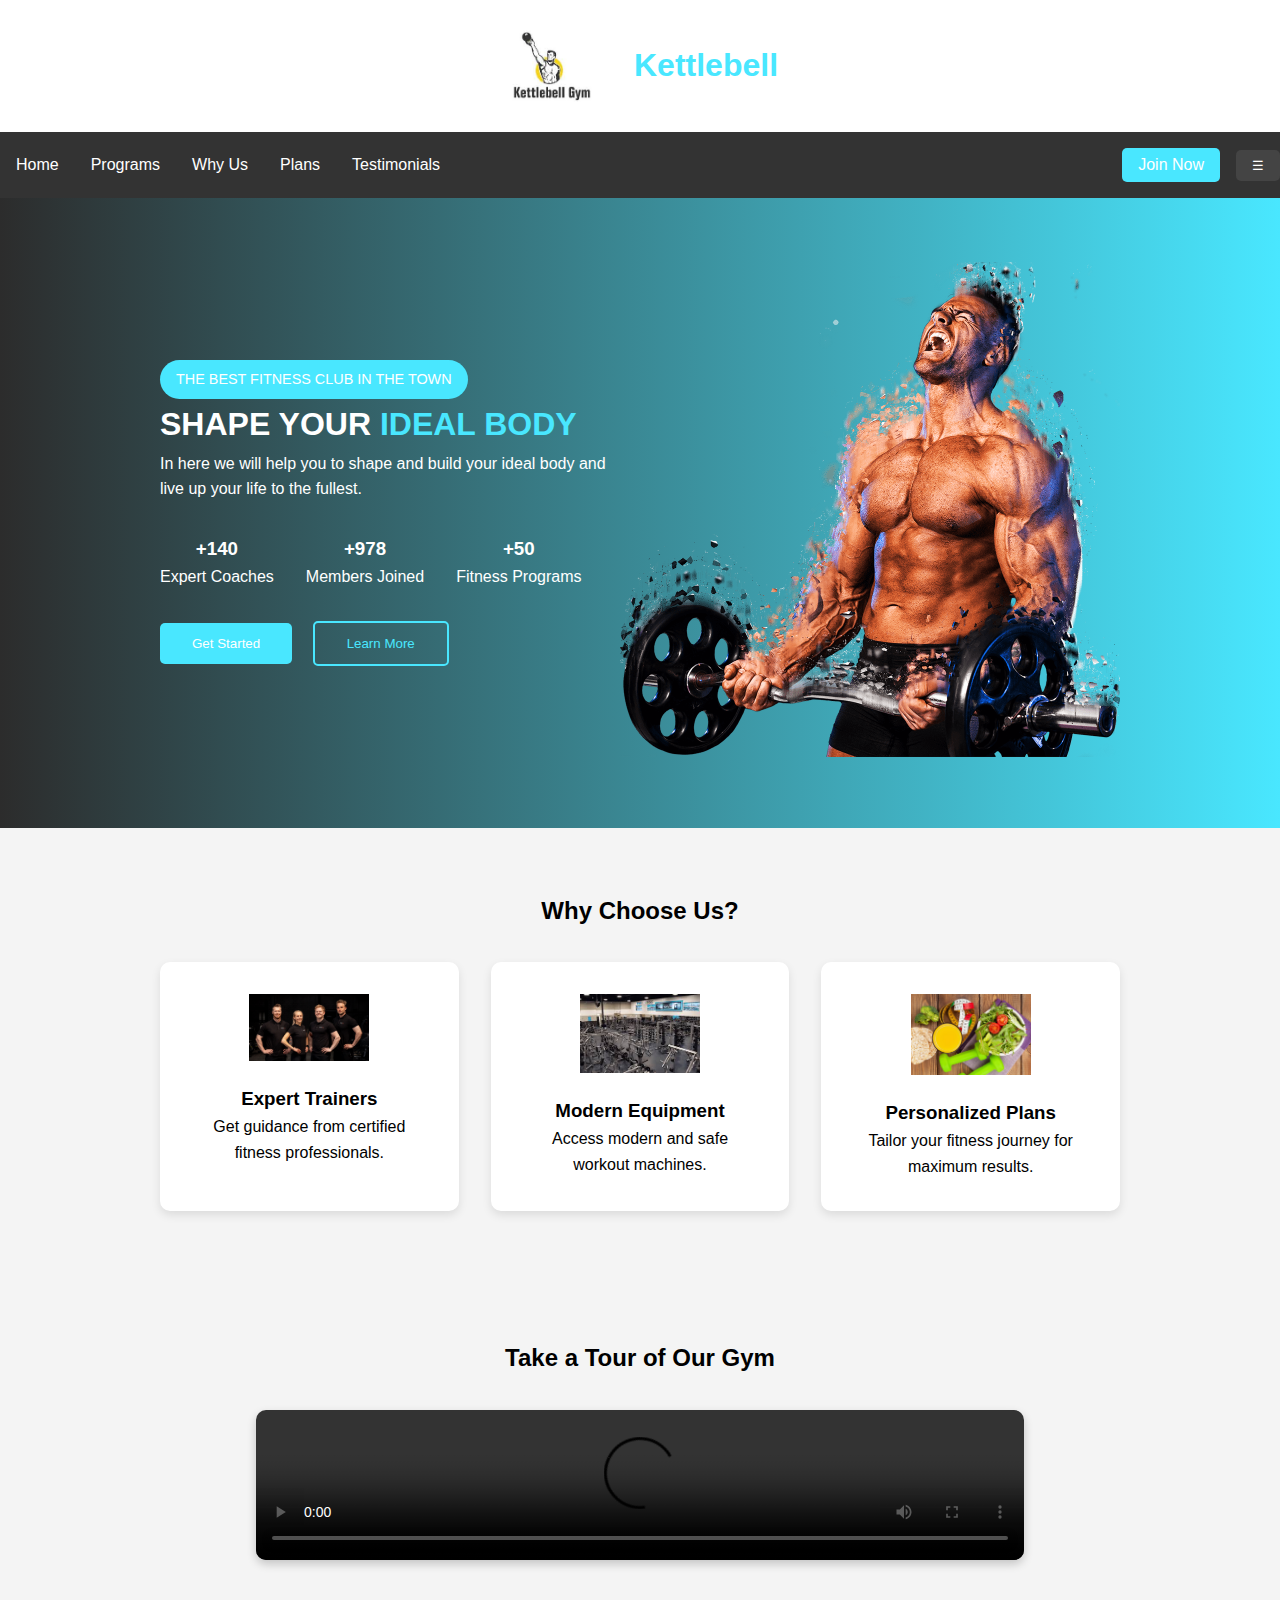
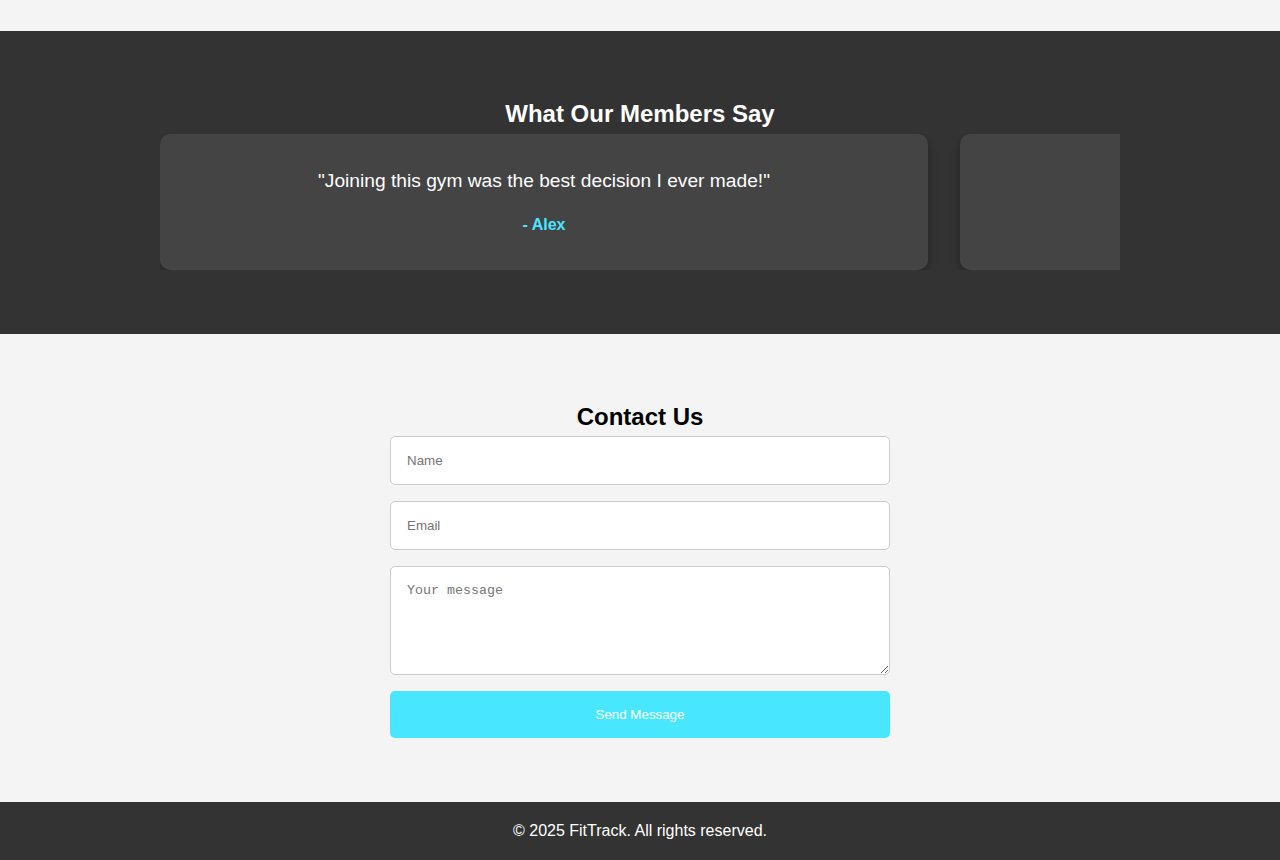
==== index.html @ 33c17542 "init" ====
<!DOCTYPE html>
<html lang="en">
<head>
  <meta charset="UTF-8">
  <meta name="viewport" content="width=device-width, initial-scale=1.0">
  <title>Gym Website</title>
  <link rel="stylesheet" href="styles.css">
  
</head>
<body>
  <!-- Header -->
  <header class="navbar">
    <div class="container">
      <!-- Gym Logo and Name -->
      <div class="logo-container">
        <img src="Kettlebell logo.jpeg" alt="Gym Logo" width="100" height="100" class="gym-logo">
        <h1 class="gym-name">Kettlebell </h1>
      </div>
      <!-- Navigation Bar -->
      <nav class="nav-bar">
        <div class="nav-links">
          <a href="#home">Home</a>
          <a href="#programs">Programs</a>
          <a href="#features">Why Us</a>
          <a href="#plans">Plans</a>
          <a href="#testimonials">Testimonials</a>
        </div>
        <!-- Action Buttons -->
        <div class="actions">
          <button class="btn join-now">Join Now</button>
          <div class="dropdown">
            <button class="btn dropdown-toggle">☰</button>
            <div class="dropdown-menu">
              <a href="Login.html">Login</a>
              <a href="Register.html">Register</a>
              <a href="#about-us">About Us</a>
              <a href="#contact">Contact</a>
            </div>
          </div>
        </div>
      </nav>
    </div>
  </header>

  <!-- Hero Section -->
  <section class="hero" id="home">
    <div class="hero-content">
      <p class="tagline">THE BEST FITNESS CLUB IN THE TOWN</p>
      <h1>
        SHAPE YOUR <span>IDEAL BODY</span>
      </h1>
      <p>
        In here we will help you to shape and build your ideal body and live up your life to the fullest.
      </p>
      <div class="stats">
        <div>
          <h3>+140</h3>
          <p>Expert Coaches</p>
        </div>
        <div>
          <h3>+978</h3>
          <p>Members Joined</p>
        </div>
        <div>
          <h3>+50</h3>
          <p>Fitness Programs</p>
        </div>
      </div>
      <div class="hero-buttons">
        <button class="btn-primary">Get Started</button>
        <button class="btn-secondary">Learn More</button>
      </div>
    </div>
    <div class="hero-image">
      <img src="model_pic.png" alt="Fitness Model">
    </div>
  </section>

  <!-- Features Section -->
  <section id="features" class="features">
    <h2>Why Choose Us?</h2>
    <div class="feature-cards">
      <div class="feature-card">
        <img src="trainer_pic.png" alt="Trainer">
        <h3>Expert Trainers</h3>
        <p>Get guidance from certified fitness professionals.</p>
      </div>
      <div class="feature-card">
        <img src="equipment.jpeg" alt="Equipment">
        <h3>Modern Equipment</h3>
        <p>Access modern and safe workout machines.</p>
      </div>
      <div class="feature-card">
        <img src="gym-diet.jpg" alt="Diet">
        <h3>Personalized Plans</h3>
        <p>Tailor your fitness journey for maximum results.</p>
      </div>
    </div>
  </section>

  <section id="video" class="video-section">
    <h2>Take a Tour of Our Gym</h2>
    <video controls>
      <source src="GX012098.MP4" type="video/mp4">
      Your browser does not support the video tag.
    </video>
  </section>
  <section id="testimonials" class="testimonials">
    <h2>What Our Members Say</h2>
    <div class="carousel">
      <div class="testimonial">
        <p>"Joining this gym was the best decision I ever made!"</p>
        <h4>- Alex</h4>
      </div>
      <div class="testimonial">
        <p>"The trainers here are so motivating and helpful."</p>
        <h4>- Maria</h4>
      </div>
      <div class="testimonial">
        <p>"State-of-the-art equipment and great atmosphere!"</p>
        <h4>- James</h4>
      </div>
    </div>
  </section>
  
  <section id="contact" class="contact">
    <h2>Contact Us</h2>
    <form>
      <input type="text" placeholder="Name" required>
      <input type="email" placeholder="Email" required>
      <textarea placeholder="Your message" rows="5" required></textarea>
      <button class="btn-primary">Send Message</button>
    </form>
  </section>
  
  <!-- Footer -->
  <footer class="footer">
    <p>© 2025 FitTrack. All rights reserved.</p>
  </footer>

  <script src="script.js"></script>
</body>
</html>
---- styles.css ----
/* General Reset */
* {
  margin: 0;
  padding: 0;
  box-sizing: border-box;
}

body {
  font-family: Arial, sans-serif;
  line-height: 1.6;
}

/* Logo and Name Side by Side */
.logo-container {
  display: flex;
  align-items: center;
  justify-content: center;
  padding: 1rem;
}

.gym-logo {
  width: 100px;
  height: 100px;
  margin-right: 2rem;
}

.gym-name {
  font-size: 2rem;
  color: #49e7ff;
  font-weight: bold;
}

/* Navigation Bar */
.nav-bar {
  display: flex;
  justify-content: space-between;
  align-items: center;
  background-color: #333;
  padding: 1rem 0rem;
  color: white;
}

.nav-links {
  display: flex;
}

.nav-links a {
  margin: 0 1rem;
  text-decoration: none;
  color: white;
  font-size: 1rem;
  transition: color 0.3s ease;
}

.nav-links a:hover {
  color: #49e7ff;
}

/* Actions Section (Top-Right) */
.actions {
  display: flex;
  align-items: center;
  gap: 1rem;
}

/* "Join Now" Button Styling */
.join-now {
  padding: 0.5rem 1rem;
  border: none;
  background-color: #49e7ff;
  color: white;
  border-radius: 5px;
  font-size: 1rem;
  cursor: pointer;
  transition: background-color 0.3s ease, transform 0.3s ease;
}

.join-now:hover {
  background-color: white;
  color: #49e7ff;
  transform: scale(1.1);
}

/* Dropdown Menu */
.dropdown {
  position: relative;
}

.dropdown-toggle {
  padding: 0.5rem 1rem;
  background-color: #444;
  color: white;
  border: none;
  border-radius: 5px;
  cursor: pointer;
  transition: background-color 0.3s ease, transform 0.3s ease;
}

.dropdown-toggle:hover {
  background-color: #49e7ff;
  transform: scale(1.1);
}

.dropdown-menu {
  position: absolute;
  top: 2.5rem;
  right: 0;
  display: none;
  flex-direction: column;
  background-color: #444;
  border-radius: 5px;
  box-shadow: 0 4px 8px rgba(0, 0, 0, 0.2);
}

.dropdown-menu a {
  padding: 0.5rem 1rem;
  text-decoration: none;
  color: white;
  font-size: 1rem;
  border-bottom: 1px solid #555;
  transition: background-color 0.3s ease;
}

.dropdown-menu a:hover {
  background-color: #49e7ff;
}

.dropdown:hover .dropdown-menu {
  display: flex;
}

/* Hero Section */
.hero {
  display: flex;
  align-items: center;
  justify-content: space-between;
  padding: 4rem 10rem;
  background: linear-gradient(to right, #2c2c2c, #49e7ff);
  color: white;
}

.hero-content {
  max-width: 50%;
  animation: slideFromLeft 1.5s ease-out;
}

.tagline {
  background-color: #49e7ff;
  color: white;
  padding: 0.5rem 1rem;
  display: inline-block;
  border-radius: 20px;
  font-size: 0.9rem;
}

h1 span {
  color: #49e7ff;
}

.stats {
  display: flex;
  gap: 2rem;
  margin: 2rem 0;
}

.stats div {
  text-align: center;
}

.hero-buttons .btn-primary {
  background-color: #49e7ff;
  color: white;
  padding: 0.8rem 2rem;
  border: none;
  border-radius: 5px;
  margin-right: 1rem;
}

.hero-buttons .btn-primary:hover {
  transform: scale(1.05);
  background-color: white;
  color: #49e7ff;
}

.hero-buttons .btn-secondary {
  background-color: transparent;
  color: #49e7ff;
  padding: 0.8rem 2rem;
  border: 2px solid #49e7ff;
  border-radius: 5px;
}

.hero-buttons .btn-secondary:hover {
  transform: scale(1.05);
  background-color: #49e7ff;
  color: white;
}

.hero-image img {
  width: 500px; /* Increased size */
  height: auto;
  animation: slideFromRight 1.5s ease-out;
}

/* Features Section */
.features {
  padding: 4rem 10rem;
  text-align: center;
  background-color: #f4f4f4;
}

.feature-cards {
  display: flex;
  gap: 2rem;
  justify-content: center;
  margin-top: 2rem;
}

.feature-card {
  background-color: white;
  padding: 2rem;
  border-radius: 10px;
  box-shadow: 0 4px 10px rgba(0, 0, 0, 0.1);
  width: 350px; /* Increased size */
  transition: transform 0.3s ease, box-shadow 0.3s ease;
}

.feature-card:hover {
  transform: scale(1.05);
  box-shadow: 0 4px 15px rgba(0, 0, 0, 0.2);
}

.feature-card img {
  width: 120px; /* Increased size */
  height: auto;
  margin-bottom: 1rem;
}

/* Footer */
.footer {
  background-color: #333;
  color: white;
  text-align: center;
  padding: 1rem 0;
}

/* Keyframes for Sliding Animations */
@keyframes slideFromLeft {
  from {
    transform: translateX(-100%);
    opacity: 0;
  }
  to {
    transform: translateX(0);
    opacity: 1;
  }
}

@keyframes slideFromRight {
  from {
    transform: translateX(100%);
    opacity: 0;
  }
  to {
    transform: translateX(0);
    opacity: 1;
  }
}

/* Video Section */
.video-section {
  text-align: center;
  padding: 4rem 10rem;
  background-color: #f4f4f4;
}

.video-section h2 {
  margin-bottom: 2rem;
}

.video-section video {
  width: 80%;
  border-radius: 10px;
  box-shadow: 0 4px 10px rgba(0, 0, 0, 0.2);
}

/* Testimonials Section */
.testimonials {
  background-color: #333;
  color: white;
  padding: 4rem 10rem;
  text-align: center;
}

.carousel {
  display: flex;
  overflow-x: auto;
  gap: 2rem;
  scroll-snap-type: x mandatory;
}

.testimonial {
  flex: 0 0 80%;
  background-color: #444;
  padding: 2rem;
  border-radius: 10px;
  box-shadow: 0 4px 10px rgba(0, 0, 0, 0.3);
  scroll-snap-align: center;
}

.testimonial p {
  font-size: 1.2rem;
}

.testimonial h4 {
  margin-top: 1rem;
  color: #49e7ff;
}

/* Contact Section */
.contact {
  padding: 4rem 10rem;
  background-color: #f4f4f4;
  text-align: center;
}

.contact form {
  display: flex;
  flex-direction: column;
  gap: 1rem;
  max-width: 500px;
  margin: 0 auto;
}

.contact input, .contact textarea {
  width: 100%;
  padding: 1rem;
  border: 1px solid #ccc;
  border-radius: 5px;
}

.contact button {
  padding: 1rem;
  background-color: #49e7ff;
  color: white;
  border: none;
  border-radius: 5px;
  cursor: pointer;
}

.contact button:hover {
  background-color: white;
  color: #49e7ff;
  transform: scale(1.05);
}

/* Authentication Pages Styling
.auth-page {
  display: flex;
  justify-content: center;
  align-items: center;
  height: 100vh;
  background: #f5f5f5;
}

.auth-container {
  background: #fff;
  padding: 30px;
  border-radius: 10px;
  box-shadow: 0 5px 15px rgba(0, 0, 0, 0.1);
  text-align: center;
  max-width: 400px;
  width: 100%;
}

.auth-container h1 {
  margin-bottom: 20px;
  color: #333;
}

.auth-form {
  display: flex;
  flex-direction: column;
}

.auth-form input {
  margin-bottom: 15px;
  padding: 10px;
  border: 1px solid #ccc;
  border-radius: 5px;
  font-size: 16px;
}

.auth-form button {
  padding: 10px 20px;
  background: #49e7ff;
  color: #fff;
  border: none;
  border-radius: 5px;
  cursor: pointer;
  font-size: 16px;
}

.auth-form button:hover {
  background: #277eff;
}

.auth-text {
  margin-top: 15px;
  font-size: 14px;
}

.auth-text a {
  color: #3498db;
  text-decoration: none;
}

.auth-text a:hover {
  text-decoration: underline;
}
 */

 /* Authentication Pages Styling */
.auth-page {
  display: flex;
  justify-content: center;
  align-items: center;
  height: 100vh;
  background: url('Background_img.jpg') no-repeat center center/cover;
}

.auth-container {
  backdrop-filter: blur(10px);
  background: rgba(255, 255, 255, 0.2);
  padding: 40px;
  border-radius: 20px;
  box-shadow: 0 8px 32px rgba(0, 0, 0, 0.2);
  text-align: center;
  max-width: 400px;
  width: 100%;
  color: #fff;
}

.auth-logo {
  width: 100px;
  margin-bottom: 20px;
}

.auth-container h1 {
  margin-bottom: 20px;
  color: #49e7ff;
}

.auth-form {
  display: flex;
  flex-direction: column;
}

.auth-form input {
  margin-bottom: 15px;
  padding: 10px;
  border: 1px solid rgba(255, 255, 255, 0.3);
  border-radius: 5px;
  background: rgba(255, 255, 255, 0.1);
  color: #fff;
  font-size: 16px;
  outline: none;
}

.auth-form input::placeholder {
  color: #ddd;
}

.auth-form button {
  padding: 10px 20px;
  background: #49e7ff;
  color: #fff;
  border: none;
  border-radius: 5px;
  cursor: pointer;
  font-size: 16px;
  transition: transform 0.3s ease, background-color 0.3s ease;
}

.auth-form button:hover {
  transform: scale(1.05);
  background: #33c3f0;
}

.auth-text {
  margin-top: 15px;
  font-size: 14px;
}

.auth-text a {
  color: #49e7ff;
  text-decoration: none;
}

.auth-text a:hover {
  text-decoration: underline;
}
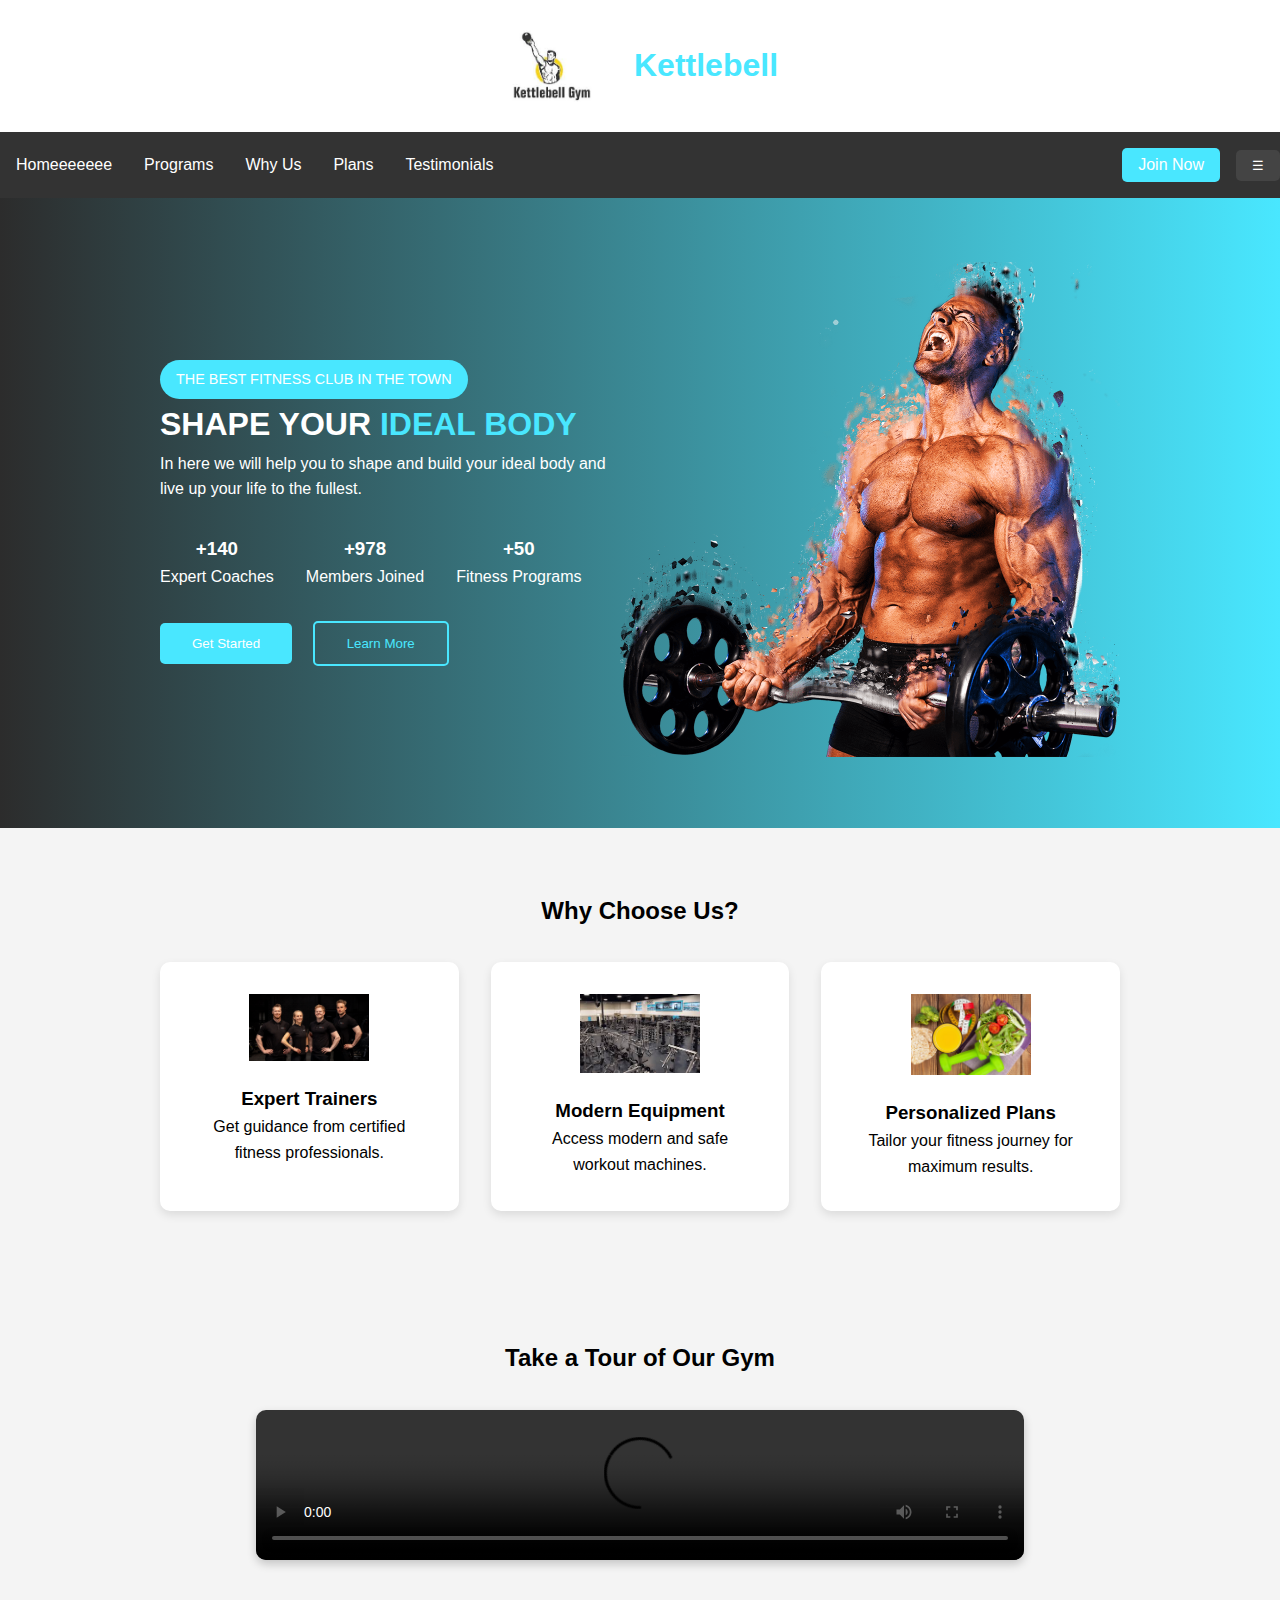
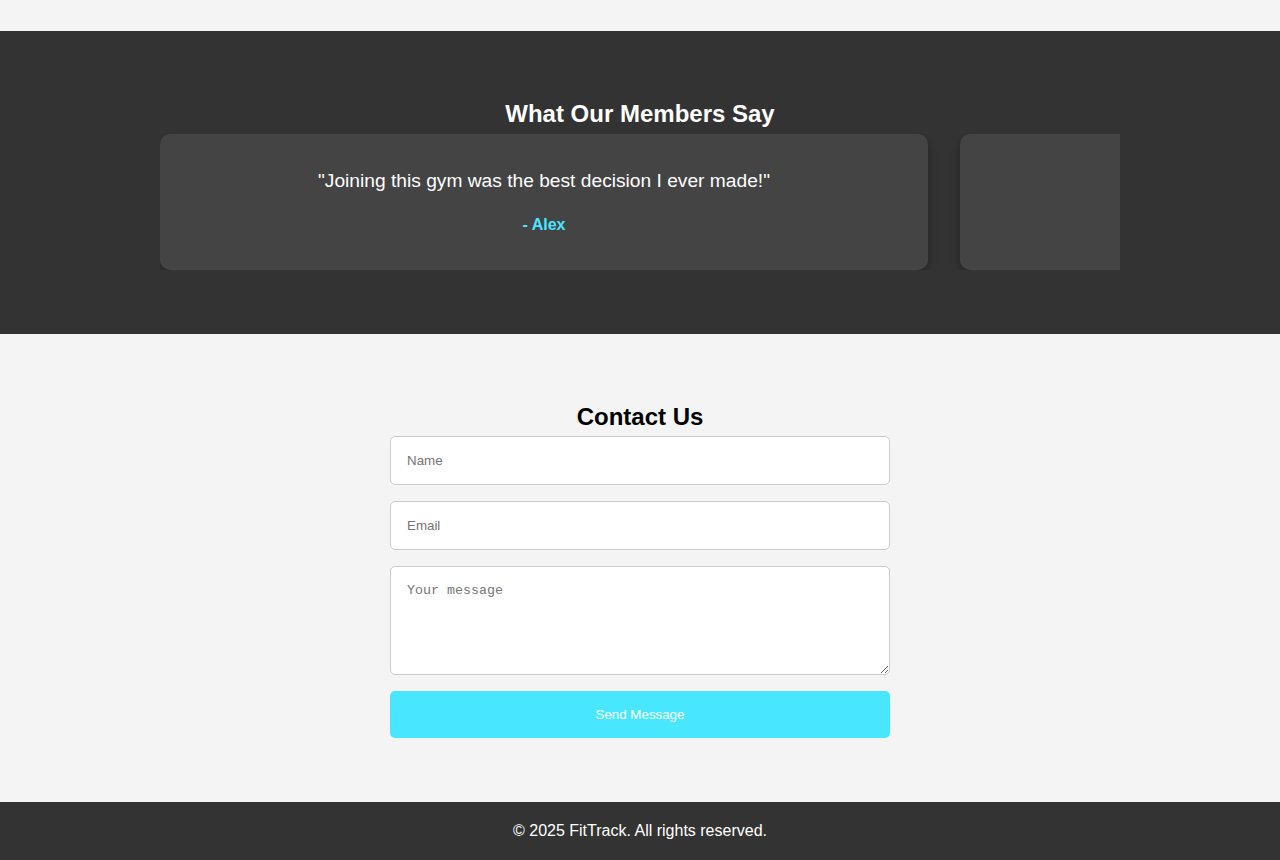
==== commit 53d1e850: "trial" ====
--- a/index.html
+++ b/index.html
@@ -19,7 +19,7 @@
       <!-- Navigation Bar -->
       <nav class="nav-bar">
         <div class="nav-links">
-          <a href="#home">Home</a>
+          <a href="#home">Homeeeeeee</a>
           <a href="#programs">Programs</a>
           <a href="#features">Why Us</a>
           <a href="#plans">Plans</a>
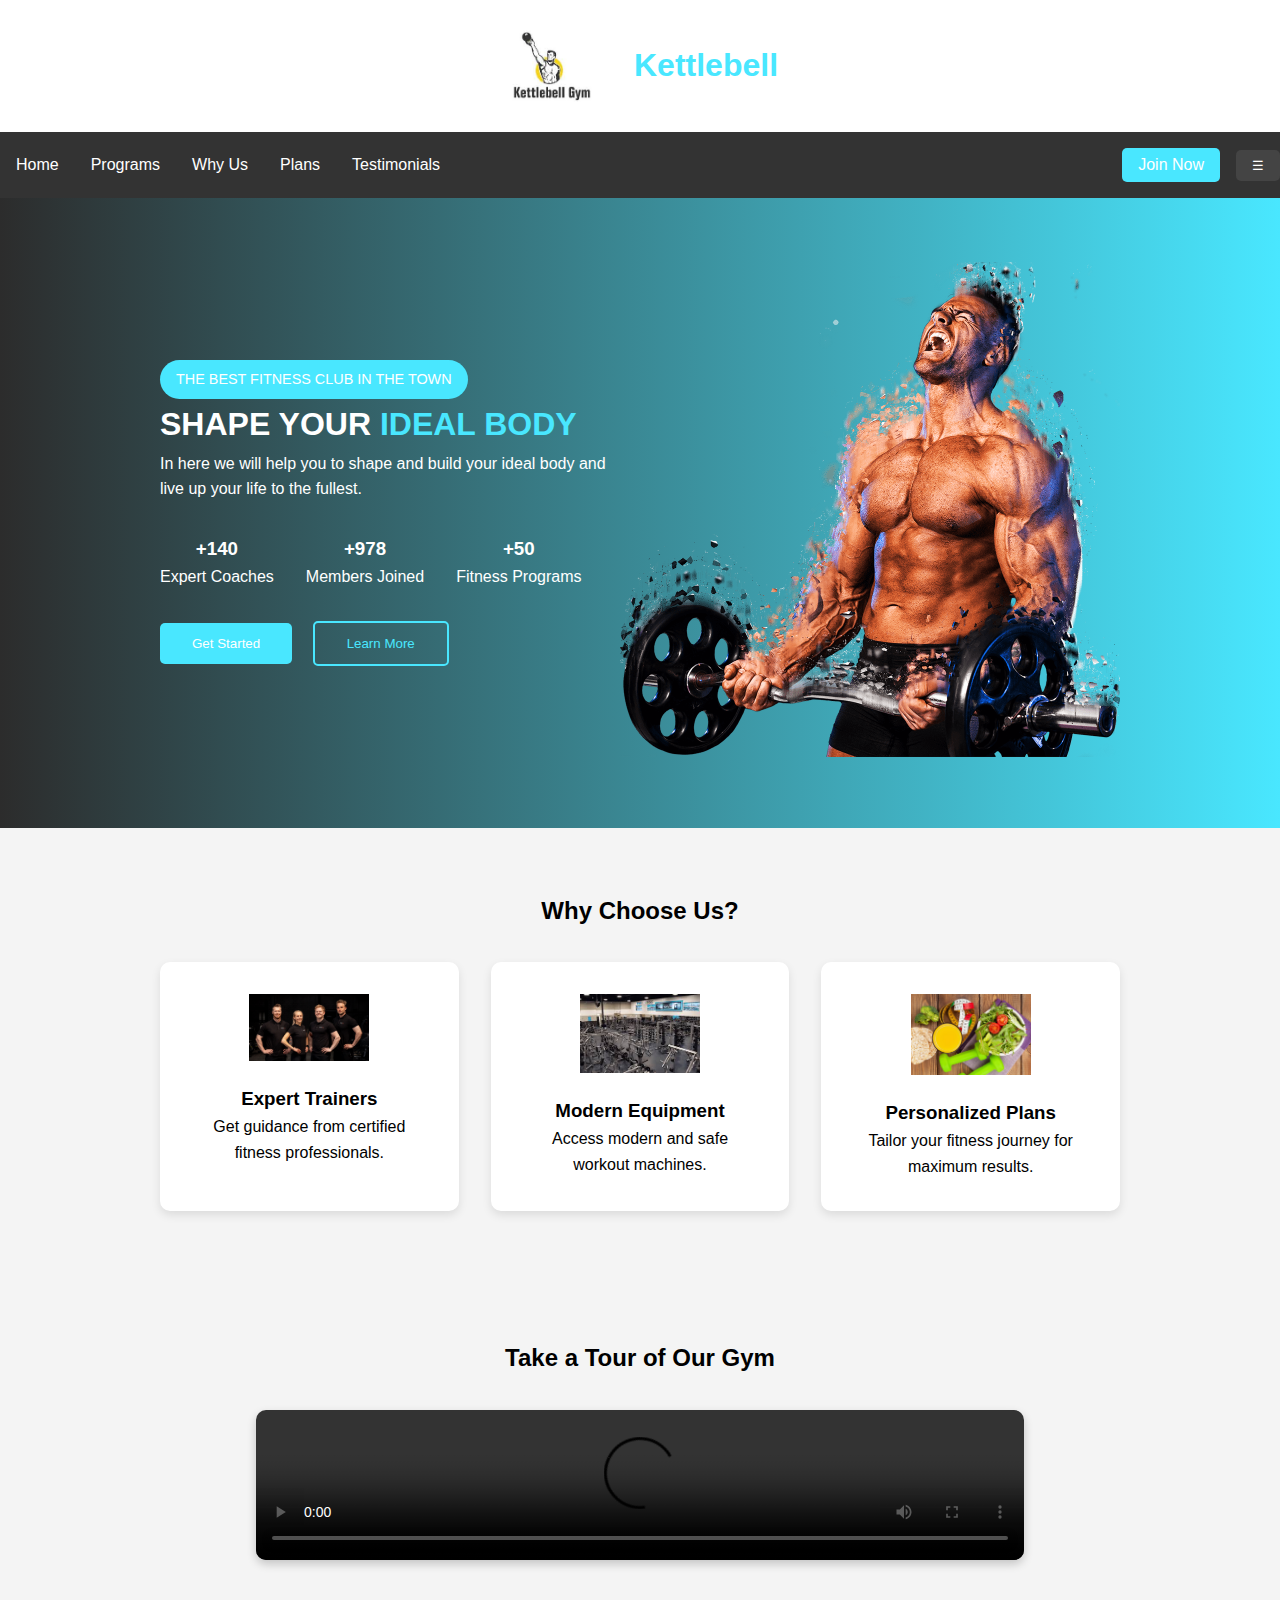
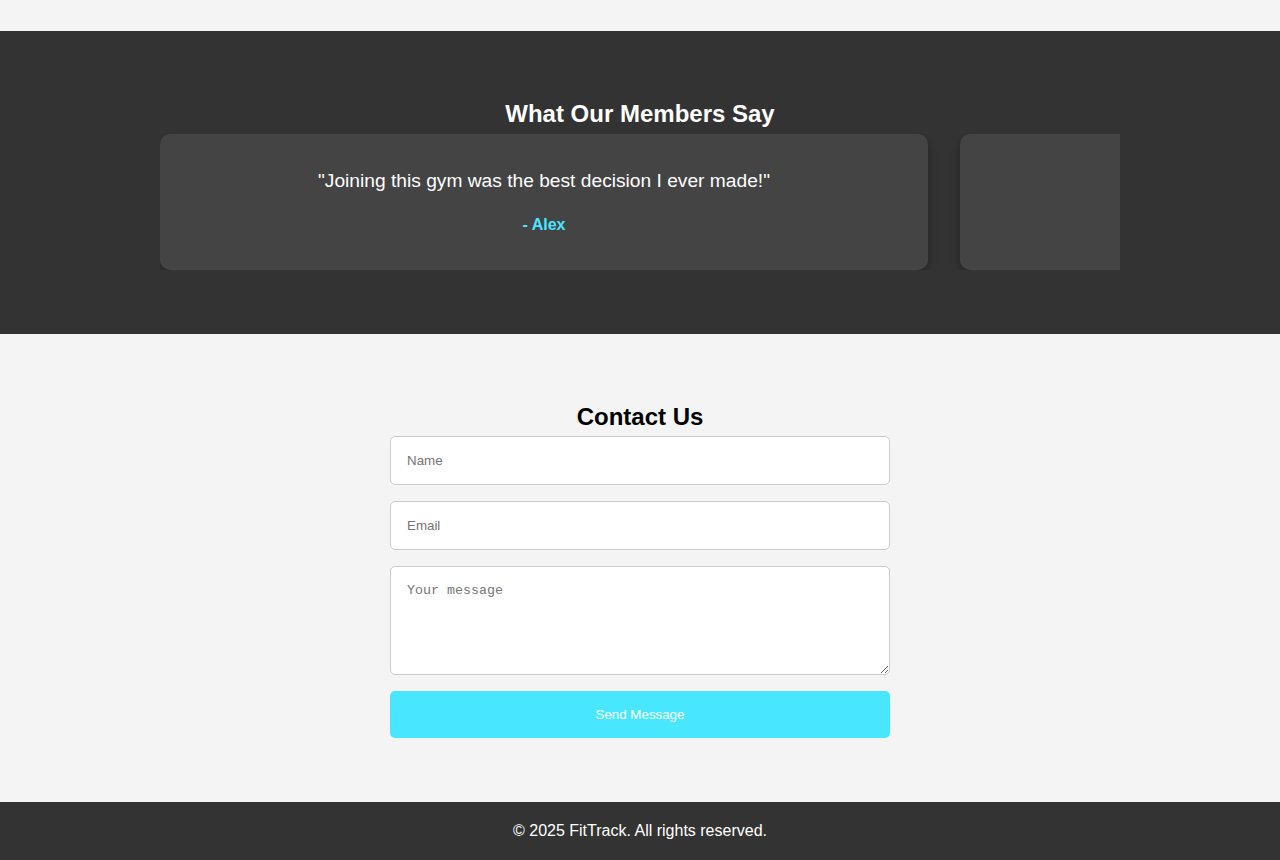
==== commit 619f43bd: "changes" ====
--- a/index.html
+++ b/index.html
@@ -19,7 +19,7 @@
       <!-- Navigation Bar -->
       <nav class="nav-bar">
         <div class="nav-links">
-          <a href="#home">Homeeeeeee</a>
+          <a href="#home">Home</a>
           <a href="#programs">Programs</a>
           <a href="#features">Why Us</a>
           <a href="#plans">Plans</a>
